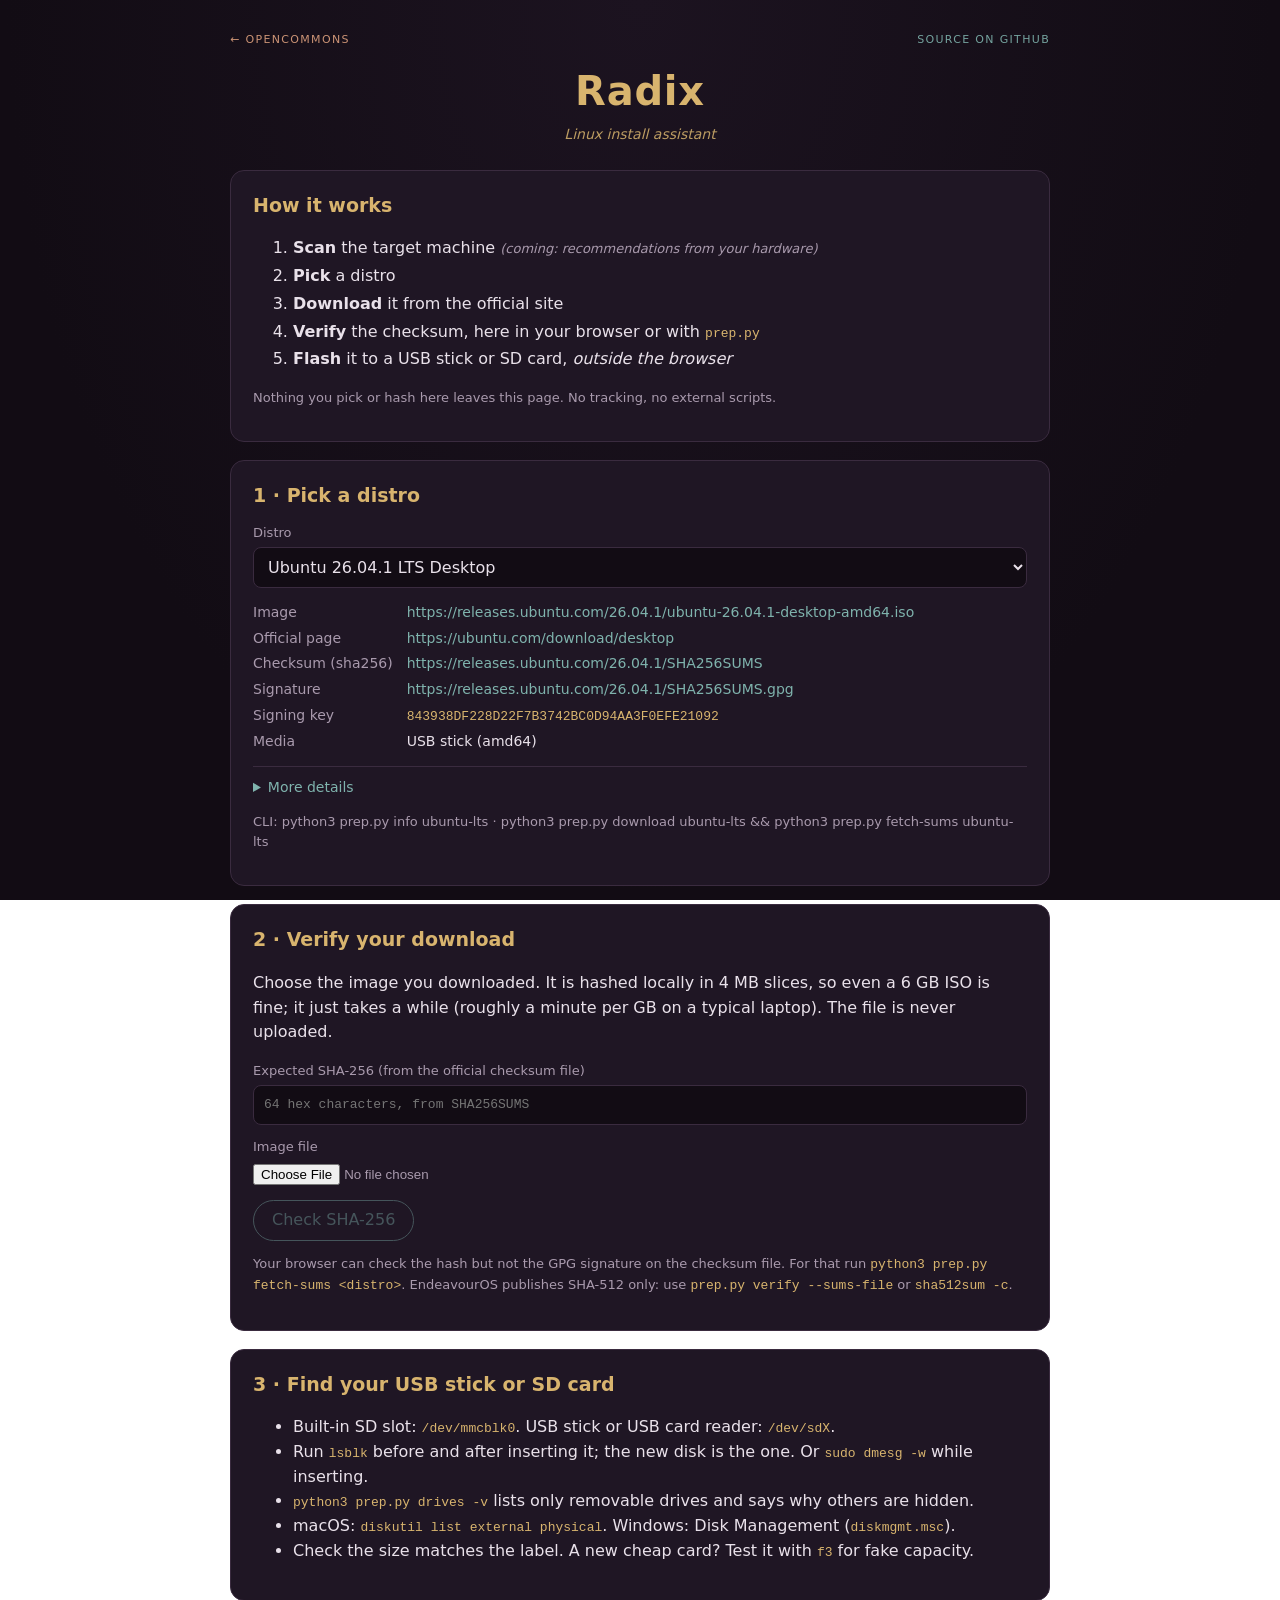
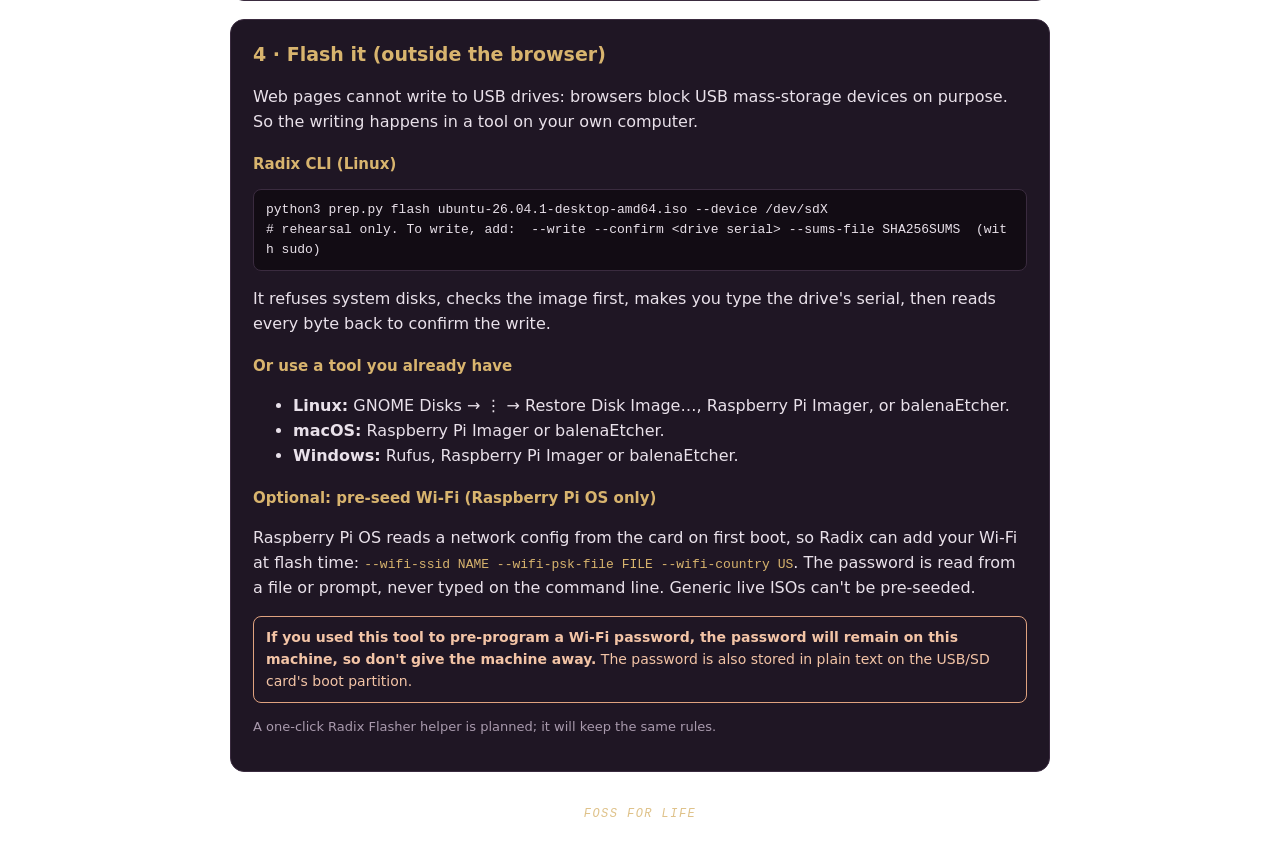
==== install-prep/web/index.html @ d47e93a4 "Add Radix (install-prep): distro catalog, verify CLI, guarded flasher, Wi-Fi pre-seed, docs and web " ====
<!doctype html>
<html lang="en">
<head>
<meta charset="utf-8">
<meta name="viewport" content="width=device-width,initial-scale=1">
<meta http-equiv="Content-Security-Policy" content="default-src 'self'; script-src 'self'; style-src 'self'; img-src 'self' data:; connect-src 'self'; base-uri 'none'; form-action 'none'">
<meta name="referrer" content="no-referrer">
<title>Radix · Linux install assistant</title>
<link rel="stylesheet" href="style.css">
</head>
<body>
<header>
  <nav class="toplinks"><a id="homeLink" href="https://opencommons.app/" title="Back to the OpenCommons home page"><span aria-hidden="true">←</span> OpenCommons</a>
    <a id="srcLink" href="https://github.com/bucktuna/alienstack/tree/main/install-prep" rel="noopener noreferrer">Source on GitHub</a></nav>
  <h1>Radix</h1>
  <p class="sub">Linux install assistant</p>
</header>
<main>
  <section class="card" id="flow">
    <h2>How it works</h2>
    <ol class="steps">
      <li><b>Scan</b> the target machine <span class="soon">(coming: recommendations from your hardware)</span></li>
      <li><b>Pick</b> a distro</li>
      <li><b>Download</b> it from the official site</li>
      <li><b>Verify</b> the checksum, here in your browser or with <code>prep.py</code></li>
      <li><b>Flash</b> it to a USB stick or SD card, <em>outside the browser</em></li>
    </ol>
    <p class="note">Nothing you pick or hash here leaves this page. No tracking, no external scripts.</p>
  </section>

  <section class="card" id="pick">
    <h2>1 · Pick a distro</h2>
    <label for="distro">Distro</label>
    <select id="distro"><option>Loading catalog…</option></select>
    <div id="details" class="details"></div>
  </section>

  <section class="card" id="verify">
    <h2>2 · Verify your download</h2>
    <p>Choose the image you downloaded. It is hashed locally in 4 MB slices, so even a 6 GB
      ISO is fine; it just takes a while (roughly a minute per GB on a typical laptop).
      The file is never uploaded.</p>
    <label for="expected">Expected SHA-256 (from the official checksum file)</label>
    <input id="expected" type="text" spellcheck="false" autocomplete="off" placeholder="64 hex characters">
    <label for="file">Image file</label>
    <input id="file" type="file" accept=".iso,.img,.xz,.gz">
    <div class="row">
      <button id="go" class="btn" disabled>Check SHA-256</button>
      <button id="stop" class="btn ghost" hidden>Stop</button>
    </div>
    <progress id="prog" max="1" value="0" hidden></progress>
    <pre id="result" class="result" aria-live="polite"></pre>
    <p class="note">Your browser can check the hash but not the GPG signature on the checksum
      file. For that run <code>python3 prep.py fetch-sums &lt;distro&gt;</code>.
      EndeavourOS publishes SHA-512 only: use <code>prep.py verify --sums-file</code> or <code>sha512sum -c</code>.</p>
  </section>

  <section class="card" id="sd">
    <h2>3 · Find your USB stick or SD card</h2>
    <ul>
      <li>Built-in SD slot: <code>/dev/mmcblk0</code>. USB stick or USB card reader: <code>/dev/sdX</code>.</li>
      <li>Run <code>lsblk</code> before and after inserting it; the new disk is the one. Or <code>sudo dmesg -w</code> while inserting.</li>
      <li><code>python3 prep.py drives -v</code> lists only removable drives and says why others are hidden.</li>
      <li>macOS: <code>diskutil list external physical</code>. Windows: Disk Management (<code>diskmgmt.msc</code>).</li>
      <li>Check the size matches the label. A new cheap card? Test it with <code>f3</code> for fake capacity.</li>
    </ul>
  </section>

  <section class="card" id="flash">
    <h2>4 · Flash it (outside the browser)</h2>
    <p>Web pages cannot write to USB drives: browsers block USB mass-storage devices on
      purpose. So the writing happens in a tool on your own computer.</p>
    <h3>Radix CLI (Linux)</h3>
    <pre class="cmd" id="flashcmd">python3 prep.py flash &lt;image&gt; --device /dev/sdX
# rehearsal only. To write, add:  --write --confirm &lt;drive serial&gt; --sums-file &lt;sums&gt;  (with sudo)</pre>
    <p>It refuses system disks, checks the image first, makes you type the drive's serial,
      then reads every byte back to confirm the write.</p>
    <h3>Or use a tool you already have</h3>
    <ul>
      <li><b>Linux:</b> GNOME Disks → ⋮ → Restore Disk Image…, Raspberry Pi Imager, or balenaEtcher.</li>
      <li><b>macOS:</b> Raspberry Pi Imager or balenaEtcher.</li>
      <li><b>Windows:</b> Rufus, Raspberry Pi Imager or balenaEtcher.</li>
    </ul>
    <h3>Optional: pre-seed Wi-Fi (Raspberry Pi OS only)</h3>
    <p>Raspberry Pi OS reads a network config from the card on first boot, so Radix can add your
      Wi-Fi at flash time: <code>--wifi-ssid NAME --wifi-psk-file FILE --wifi-country US</code>.
      The password is read from a file or prompt, never typed on the command line. Generic live
      ISOs can't be pre-seeded.</p>
    <p class="warnbox"><b>If you used this tool to pre-program a Wi-Fi password, the password will
      remain on this machine, so don't give the machine away.</b> The password is also stored in
      plain text on the USB/SD card's boot partition.</p>
    <p class="note">A one-click Radix Flasher helper is planned; it will keep the same rules.</p>
  </section>
</main>
<footer><span class="motto">foss for life</span></footer>
<script src="sha256.js"></script>
<script src="app.js"></script>
</body>
</html>
---- install-prep/web/style.css ----
:root { --bg:#120c14; --bg2:#1c1320; --card:#1f1624; --line:#3a2b3f; --gold:#d8b46e;
        --text:#e9e1ea; --dim:#a99aad; --teal:#7fb3ad; --teal2:#9fd0c9; --bad:#e08a7a; }
* { box-sizing: border-box; }
html, body { margin: 0; min-height: 100%; }
body { background: radial-gradient(ellipse at top, var(--bg2), var(--bg) 70%) fixed; color: var(--text);
       font: 16px/1.55 system-ui, -apple-system, "Segoe UI", sans-serif; }
header, main, footer { max-width: 860px; margin: 0 auto; padding: 0 20px; }
header { padding-top: 28px; text-align: center; }
:root { --copper:#dfa27f; --copper-bright:#f3c4a6; }
.toplinks { display: flex; justify-content: space-between; align-items: center; }
#homeLink, #srcLink { display: inline-flex; align-items: center; gap: 5px; min-height: 24px; font-size: 11px;
       letter-spacing: .12em; text-transform: uppercase; color: var(--copper); text-decoration: none; opacity: .9; }
#srcLink { color: var(--teal); }
#homeLink:hover { color: var(--copper-bright); opacity: 1; text-decoration: underline; text-underline-offset: 3px; }
#srcLink:hover { color: var(--teal2); opacity: 1; text-decoration: underline; text-underline-offset: 3px; }
#homeLink:focus-visible, #srcLink:focus-visible { outline: 2px solid var(--copper-bright); outline-offset: 3px; border-radius: 4px; }
.warnbox { border: 1px solid var(--copper); border-radius: 8px; padding: 10px 12px; color: var(--copper-bright); font-size: 14px; }
details.more { margin-top: 14px; border-top: 1px solid var(--line); padding-top: 10px; }
details.more summary { color: var(--teal); cursor: pointer; font-size: 14px; }
details.more summary:hover { color: var(--teal2); }
h1 { color: var(--gold); font-weight: 800; letter-spacing: .02em; margin: 8px 0 0; font-size: 40px; }
.sub { color: var(--gold); font-style: italic; font-size: 14px; margin: 2px 0 24px; opacity: .85; }
h2 { color: var(--gold); font-size: 19px; margin: 0 0 12px; font-weight: 600; }
h3 { color: var(--gold); font-size: 15px; margin: 18px 0 6px; font-weight: 600; }
a { color: var(--teal); text-decoration: none; }
a:hover { color: var(--teal2); text-decoration: underline; }
.card { background: var(--card); border: 1px solid var(--line); border-radius: 14px; padding: 20px 22px; margin: 0 0 18px; }
label { display: block; color: var(--dim); font-size: 13px; margin: 12px 0 4px; }
select, input[type=text] { width: 100%; background: var(--bg); color: var(--text); border: 1px solid var(--line);
       border-radius: 8px; padding: 9px 10px; font: inherit; }
input[type=text] { font-family: ui-monospace, monospace; font-size: 13px; }
input[type=file] { color: var(--dim); }
code, pre { font-family: ui-monospace, SFMono-Regular, Menlo, monospace; font-size: 13px; }
code { color: var(--gold); }
pre.cmd, pre.result { background: var(--bg); border: 1px solid var(--line); border-radius: 8px; padding: 10px 12px;
       white-space: pre-wrap; word-break: break-all; }
pre.result:empty { display: none; }
.result.ok { border-color: var(--teal); color: var(--teal2); }
.result.bad { border-color: var(--bad); color: var(--bad); }
.btn { background: transparent; color: var(--teal); border: 1px solid var(--teal); border-radius: 999px;
       padding: 7px 18px; font: inherit; cursor: pointer; margin-top: 14px; }
.btn:hover:not(:disabled) { color: var(--teal2); border-color: var(--teal2); }
.btn:disabled { opacity: .4; cursor: default; }
.btn.ghost { color: var(--dim); border-color: var(--line); }
.row { display: flex; gap: 10px; }
progress { width: 100%; margin-top: 12px; accent-color: var(--gold); }
.details dl { display: grid; grid-template-columns: max-content 1fr; gap: 4px 14px; margin: 14px 0 0; font-size: 14px; }
.details dt { color: var(--dim); }
.details dd { margin: 0; word-break: break-all; }
.note { color: var(--dim); font-size: 13px; }
.soon { color: var(--dim); font-size: 13px; font-style: italic; }
.warn { color: var(--bad); }
.steps li { margin: 3px 0; }
footer { text-align: center; padding: 10px 20px 36px; }
.motto { color: var(--gold); font: italic 12px ui-monospace, monospace; text-transform: uppercase; letter-spacing: .12em; opacity: .8; }
@media (max-width: 560px) { h1 { font-size: 32px; } }
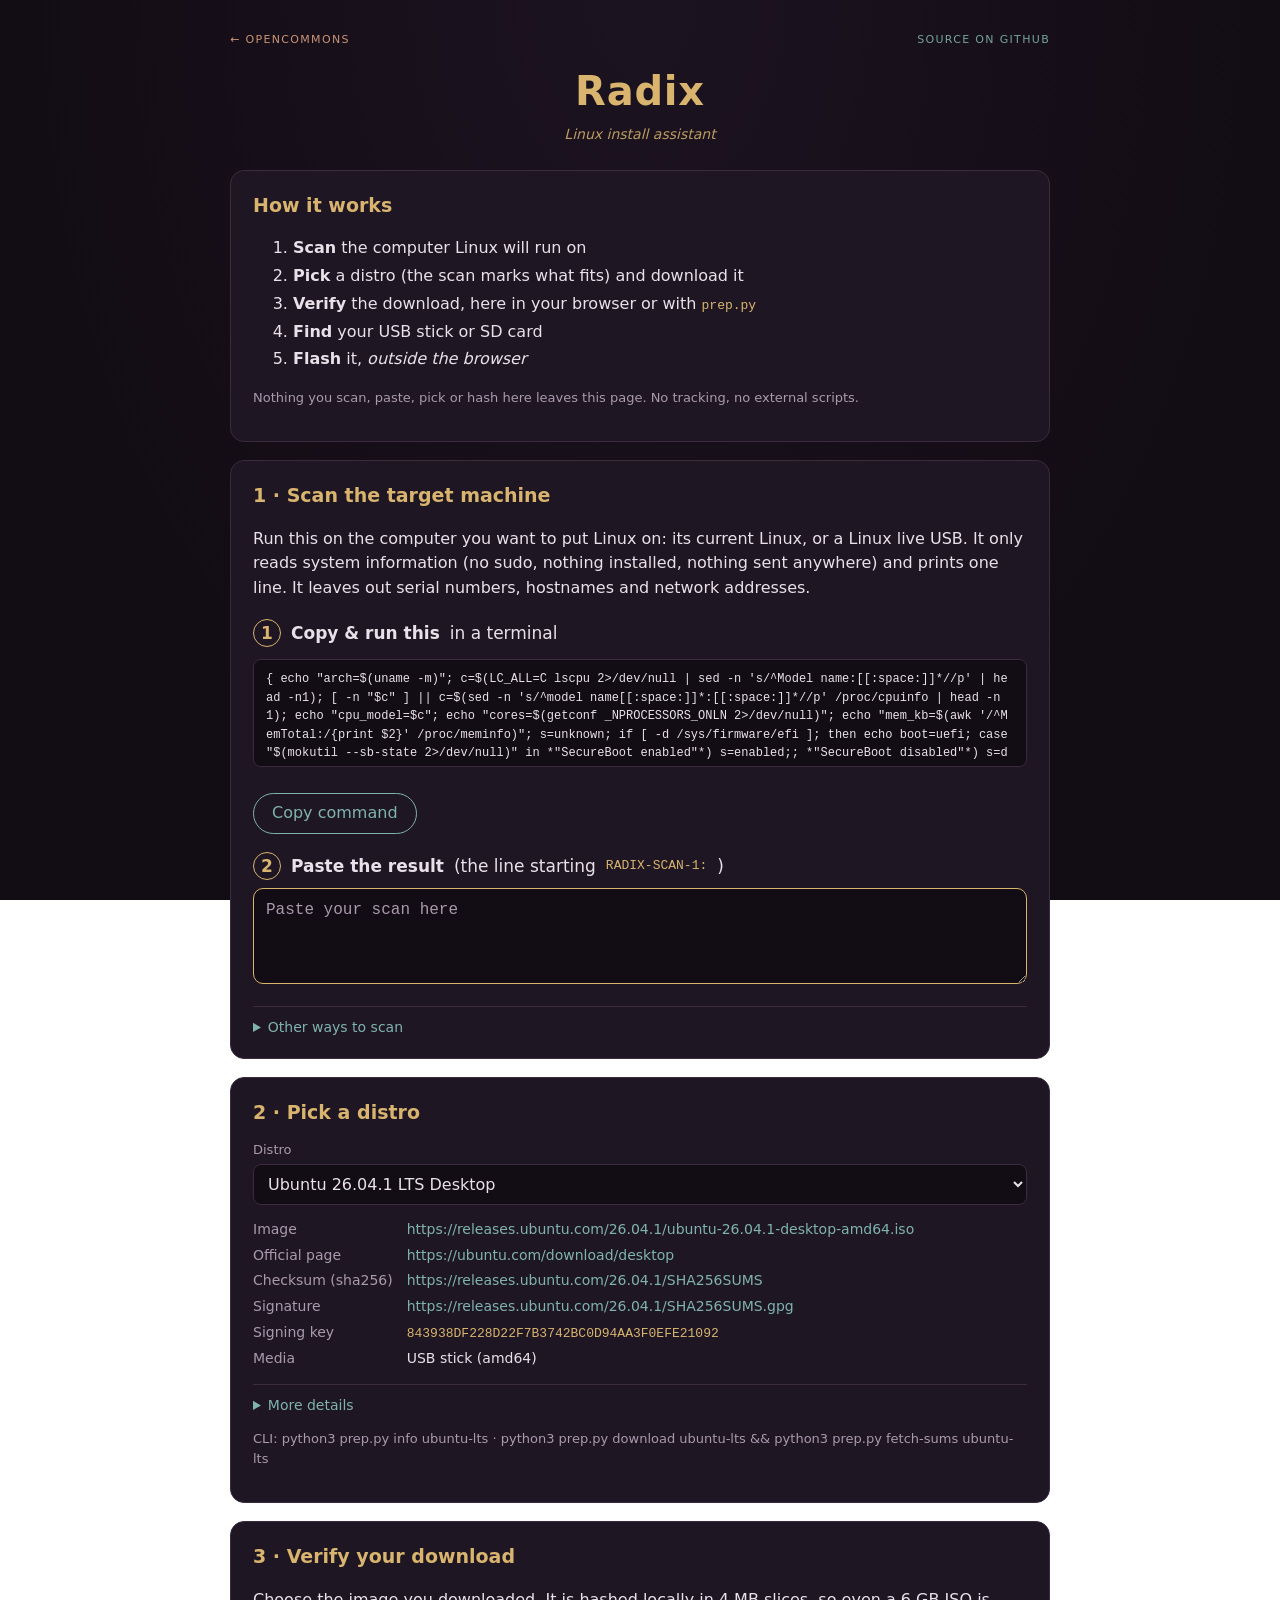
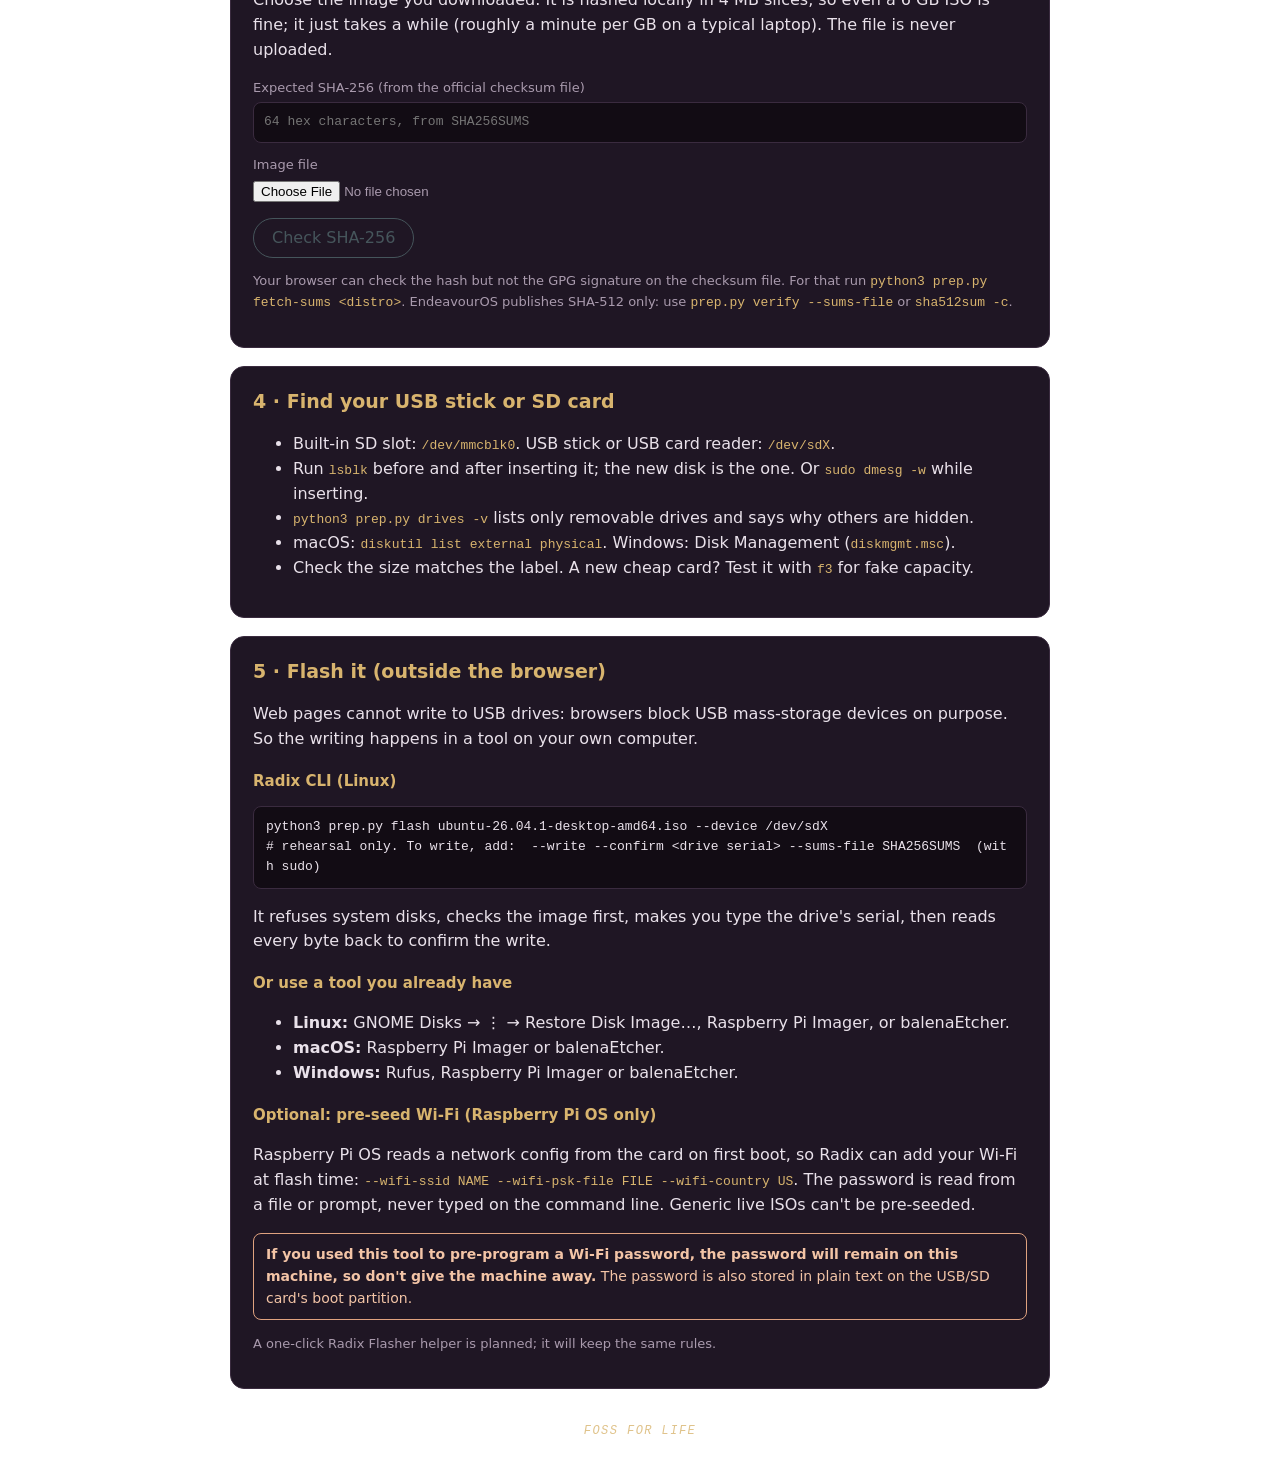
==== commit 83b9b910: "Radix: scan-first step 1 (one-line scan, prep.py scan, paste box, distro fit scoring in Python and J" ====
--- a/install-prep/web/index.html
+++ b/install-prep/web/index.html
@@ -19,24 +19,61 @@
   <section class="card" id="flow">
     <h2>How it works</h2>
     <ol class="steps">
-      <li><b>Scan</b> the target machine <span class="soon">(coming: recommendations from your hardware)</span></li>
-      <li><b>Pick</b> a distro</li>
-      <li><b>Download</b> it from the official site</li>
-      <li><b>Verify</b> the checksum, here in your browser or with <code>prep.py</code></li>
-      <li><b>Flash</b> it to a USB stick or SD card, <em>outside the browser</em></li>
+      <li><b>Scan</b> the computer Linux will run on</li>
+      <li><b>Pick</b> a distro (the scan marks what fits) and download it</li>
+      <li><b>Verify</b> the download, here in your browser or with <code>prep.py</code></li>
+      <li><b>Find</b> your USB stick or SD card</li>
+      <li><b>Flash</b> it, <em>outside the browser</em></li>
     </ol>
-    <p class="note">Nothing you pick or hash here leaves this page. No tracking, no external scripts.</p>
+    <p class="note">Nothing you scan, paste, pick or hash here leaves this page. No tracking, no external scripts.</p>
+  </section>
+
+  <section class="card" id="scan">
+    <h2>1 · Scan the target machine</h2>
+    <p>Run this on the computer you want to put Linux on: its current Linux, or a Linux live USB.
+      It only reads system information (no sudo, nothing installed, nothing sent anywhere) and
+      prints one line. It leaves out serial numbers, hostnames and network addresses.</p>
+    <div class="bigstep"><span class="n">1</span><b>Copy &amp; run this</b> in a terminal</div>
+    <pre class="cmd oneliner" id="oneliner">{ echo "arch=$(uname -m)"; c=$(LC_ALL=C lscpu 2&gt;/dev/null | sed -n 's/^Model name:[[:space:]]*//p' | head -n1); [ -n "$c" ] || c=$(sed -n 's/^model name[[:space:]]*:[[:space:]]*//p' /proc/cpuinfo | head -n1); echo "cpu_model=$c"; echo "cores=$(getconf _NPROCESSORS_ONLN 2&gt;/dev/null)"; echo "mem_kb=$(awk '/^MemTotal:/{print $2}' /proc/meminfo)"; s=unknown; if [ -d /sys/firmware/efi ]; then echo boot=uefi; case "$(mokutil --sb-state 2&gt;/dev/null)" in *"SecureBoot enabled"*) s=enabled;; *"SecureBoot disabled"*) s=disabled;; esac; f=$(ls /sys/firmware/efi/efivars/SecureBoot-* 2&gt;/dev/null | head -n1); if [ "$s" = unknown ] &amp;&amp; [ -n "$f" ]; then case "$(od -An -tu1 -j4 -N1 "$f" 2&gt;/dev/null | tr -d ' ')" in 1) s=enabled;; 0) s=disabled;; esac; fi; else echo boot=bios; s=not-applicable; fi; echo "secure_boot=$s"; for k in vendor version date; do echo "fw_$k=$(cat /sys/class/dmi/id/bios_$k 2&gt;/dev/null)"; done; echo "board=$(tr -d '\000' 2&gt;/dev/null &lt; /proc/device-tree/model)"; echo "disk_bytes=$(lsblk -dbno SIZE,TYPE 2&gt;/dev/null | awk '$2=="disk" &amp;&amp; $1&gt;m {m=$1} END {print m+0}')"; lspci 2&gt;/dev/null | sed -n -e 's/^[^ ]* VGA compatible controller: /gpu=/p' -e 's/^[^ ]* 3D controller: /gpu=/p' -e 's/^[^ ]* Display controller: /gpu=/p' -e 's/^[^ ]* Network controller: /wifi=/p'; } | base64 | tr -d '\n' | sed 's/^/RADIX-SCAN-1:/'; echo</pre>
+    <div class="row"><button id="copyCmd" class="btn" type="button">Copy command</button><span id="copied" class="note" aria-live="polite"></span></div>
+    <div class="bigstep"><span class="n">2</span><b>Paste the result</b> (the line starting <code>RADIX-SCAN-1:</code>)</div>
+    <label for="pasteScan" class="visually-hidden">Paste your scan here</label>
+    <textarea id="pasteScan" rows="4" spellcheck="false" autocomplete="off" placeholder="Paste your scan here"></textarea>
+    <p id="scanError" class="note warn" aria-live="polite"></p>
+    <div id="scanResult" hidden>
+      <h3>Your machine</h3>
+      <dl id="scanSummary" class="summary"></dl>
+      <h3>How each distro fits</h3>
+      <ul id="fitList" class="fit"></ul>
+      <p class="note">Rules use only facts confirmed on official pages (architecture, documented RAM
+        minimums, official Secure Boot support). Anything Radix can't confirm stays unknown.</p>
+    </div>
+    <details class="more">
+      <summary>Other ways to scan</summary>
+      <ul>
+        <li>With Radix downloaded: <code>python3 prep.py scan</code> (summary) or <code>python3 prep.py scan --paste</code> (the same one line; <code>--json</code> also works here).</li>
+        <li>Windows: <code>msinfo32</code> shows System Type (x64/ARM64), Installed Physical Memory,
+          BIOS Mode (UEFI/Legacy), Secure Boot State and BIOS Version. Fill in step 2 by running the
+          command above from a Linux live USB instead, or just pick using those values.</li>
+        <li>macOS: Apple menu → About This Mac (chip, memory). Intel Macs can boot many x86_64
+          distros; Apple Silicon Macs need Asahi Linux, which is not in this catalog.</li>
+      </ul>
+      <p><button id="estimate" class="btn ghost" type="button">Quick estimate from this browser</button></p>
+      <p class="note">An <b>estimate, this device only</b>: browsers can't see Secure Boot, firmware or
+        boot mode, and report memory only approximately (capped at 8 GB). Unknown stays unknown.</p>
+      <dl id="estimateOut" class="summary"></dl>
+    </details>
   </section>
 
   <section class="card" id="pick">
-    <h2>1 · Pick a distro</h2>
+    <h2>2 · Pick a distro</h2>
     <label for="distro">Distro</label>
     <select id="distro"><option>Loading catalog…</option></select>
     <div id="details" class="details"></div>
   </section>
 
   <section class="card" id="verify">
-    <h2>2 · Verify your download</h2>
+    <h2>3 · Verify your download</h2>
     <p>Choose the image you downloaded. It is hashed locally in 4 MB slices, so even a 6 GB
       ISO is fine; it just takes a while (roughly a minute per GB on a typical laptop).
       The file is never uploaded.</p>
@@ -56,7 +93,7 @@
   </section>
 
   <section class="card" id="sd">
-    <h2>3 · Find your USB stick or SD card</h2>
+    <h2>4 · Find your USB stick or SD card</h2>
     <ul>
       <li>Built-in SD slot: <code>/dev/mmcblk0</code>. USB stick or USB card reader: <code>/dev/sdX</code>.</li>
       <li>Run <code>lsblk</code> before and after inserting it; the new disk is the one. Or <code>sudo dmesg -w</code> while inserting.</li>
@@ -67,7 +104,7 @@
   </section>
 
   <section class="card" id="flash">
-    <h2>4 · Flash it (outside the browser)</h2>
+    <h2>5 · Flash it (outside the browser)</h2>
     <p>Web pages cannot write to USB drives: browsers block USB mass-storage devices on
       purpose. So the writing happens in a tool on your own computer.</p>
     <h3>Radix CLI (Linux)</h3>
@@ -94,6 +131,7 @@
 </main>
 <footer><span class="motto">foss for life</span></footer>
 <script src="sha256.js"></script>
+<script src="radix-core.js"></script>
 <script src="app.js"></script>
 </body>
 </html>
--- a/install-prep/web/style.css
+++ b/install-prep/web/style.css
@@ -54,3 +54,22 @@
 footer { text-align: center; padding: 10px 20px 36px; }
 .motto { color: var(--gold); font: italic 12px ui-monospace, monospace; text-transform: uppercase; letter-spacing: .12em; opacity: .8; }
 @media (max-width: 560px) { h1 { font-size: 32px; } }
+.bigstep { display: flex; align-items: center; gap: 10px; margin: 18px 0 8px; font-size: 17px; }
+.bigstep .n { display: inline-grid; place-items: center; width: 28px; height: 28px; border-radius: 50%;
+       border: 1px solid var(--gold); color: var(--gold); font-weight: 700; }
+pre.oneliner { max-height: 9em; overflow: auto; font-size: 12px; }
+textarea { width: 100%; background: var(--bg); color: var(--text); border: 1px solid var(--gold); border-radius: 10px;
+       padding: 12px; font: 13px ui-monospace, monospace; min-height: 96px; }
+textarea::placeholder { color: var(--dim); font-size: 16px; }
+.visually-hidden { position: absolute; width: 1px; height: 1px; overflow: hidden; clip: rect(0 0 0 0); }
+dl.summary { display: grid; grid-template-columns: max-content 1fr; gap: 4px 14px; font-size: 14px; margin: 8px 0; }
+dl.summary dt { color: var(--dim); }
+dl.summary dd { margin: 0; }
+ul.fit { list-style: none; padding: 0; margin: 8px 0; }
+ul.fit li { display: grid; grid-template-columns: 120px 1fr; gap: 10px; padding: 7px 0; border-bottom: 1px solid var(--line); font-size: 14px; }
+.badge { font-size: 12px; border-radius: 999px; padding: 2px 10px; border: 1px solid; height: fit-content; text-align: center; }
+.badge.recommended { color: var(--teal2); border-color: var(--teal); }
+.badge.works { color: var(--gold); border-color: var(--gold); }
+.badge.not_a_fit { color: var(--bad); border-color: var(--bad); }
+.badge.unknown { color: var(--dim); border-color: var(--line); }
+ul.fit .why { color: var(--dim); }
